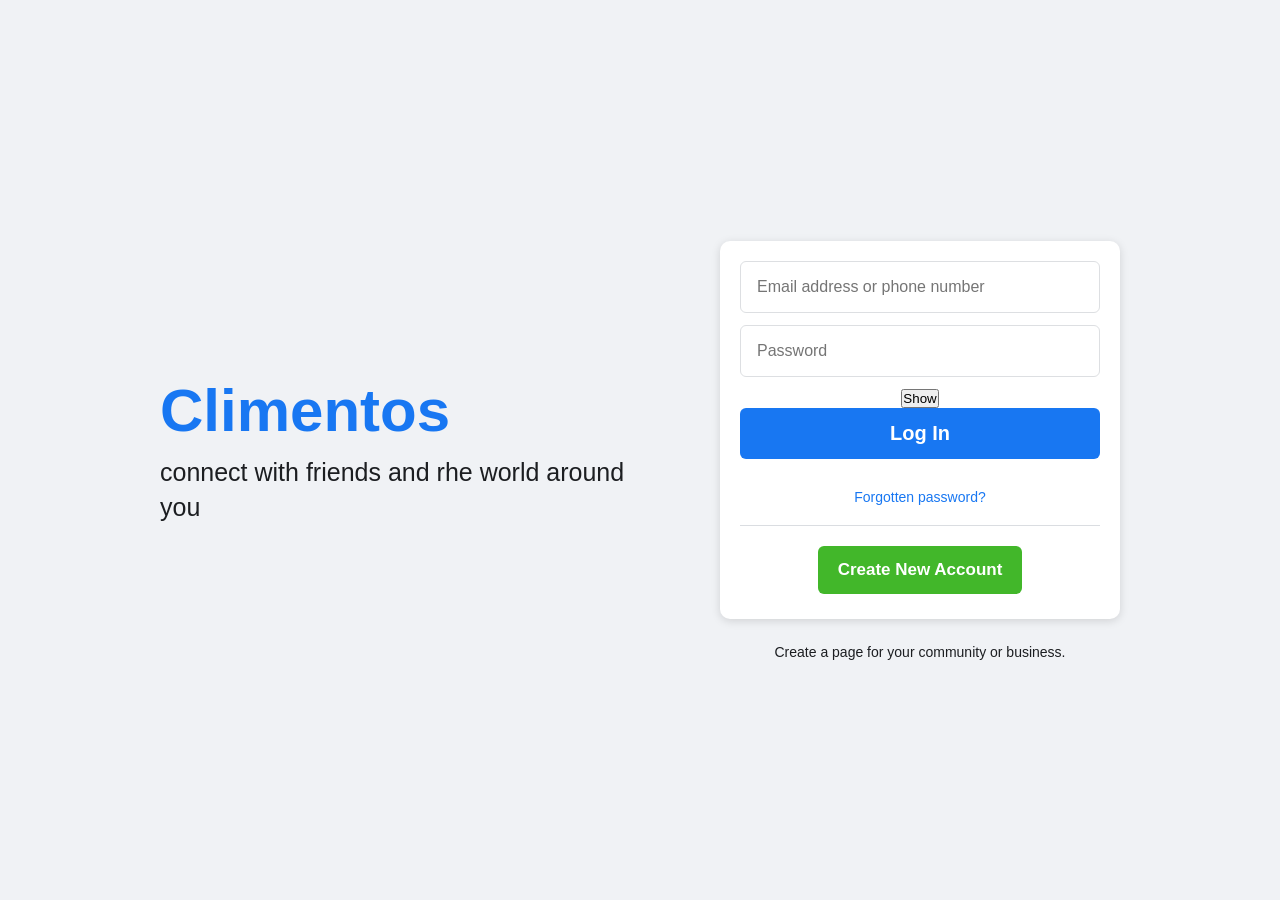
==== src/main/resources/static/frontend/index.html @ aebf830b "Initial commit - Connect application" ====
<!DOCTYPE html>
 <html lang="en">
    <head>
        <meta charset-"UTF-8">
        <meta name="viewport" content="width=device-width, initial-scale=1.0">
        <title>Climentos</title>
        <link rel="stylesheet" href="css/style.css">
    </head>
    <body>
        <div class="login-page">
            <div class="welcome-section">
                <h1>Climentos</h1>
                <p>connect with friends and rhe world around you</p>
            </div>
            <div class="login-section">

            <div class="login-card">

                <input type="text"
                    placeholder="Email address or phone number">
                <div>
                    <input type="password" id="password" placeholder="Password">
                    <button type="button" id="togglePassword">
                        Show
                    </button>
                </div>

                <button class="login-button">
                    Log In
                </button>

                <a href="#" class="forgot-password">
                    Forgotten password?
                </a>

                <hr>

                <button class="create-account">
                    Create New Account
                </button>

            </div>

            <p class="page-caption">
                Create a page for your community or business.
            </p>

        </div>

    </div>
    <script src="javascript/app.js"></script>
    </body>
---- src/main/resources/static/frontend/css/style.css ----
* {
    margin: 0;
    padding: 0;
    box-sizing: border-box;
    font-family: Arial, sans-serif;
}

body {
    background-color: #f0f2f5;
    color: #1c1e21;
}
.login-page {
    min-height: 100vh;
    display: flex;
    justify-content: center;
    align-items: center;
    gap: 60px;
    padding: 40px;
}
.welcome-section {
    width: 500px;
}

.welcome-section h1 {
    color: #1877f2;
    font-size: 60px;
    font-weight: bold;
    margin-bottom: 10px;
}

.welcome-section p {
    font-size: 25px;
    line-height: 1.4;
}
.login-section {
    width: 400px;
    text-align: center;
}

.login-card {
    background-color: white;
    padding: 20px;
    border-radius: 10px;
    box-shadow: 0 2px 10px #0002;
}
.login-card input {
    width: 100%;
    padding: 16px;
    margin-bottom: 12px;
    border: 1px solid #dddfe2;
    border-radius: 6px;
    font-size: 16px;
}
.login-button {
    width: 100%;
    padding: 14px;
    background-color: #1877f2;
    color: white;
    border: none;
    border-radius: 6px;
    font-size: 20px;
    font-weight: bold;
    cursor: pointer;
    margin-bottom: 15px;
}
.login-button:hover {
    background-color: #166fe5;
}
.forgot-password {
    display: block;
    color: #1877f2;
    text-decoration: none;
    font-size: 14px;
    margin: 15px 0;
}

.forgot-password:hover {
    text-decoration: underline;
}
.login-card hr {
    border: none;
    border-top: 1px solid #dadde1;
    margin: 20px 0;
}
.create-account {
    background-color: #42b72a;
    color: white;
    border: none;
    border-radius: 6px;
    padding: 14px 20px;
    font-size: 17px;
    font-weight: bold;
    cursor: pointer;
    margin-bottom: 5px;
}

.create-account:hover {
    background-color: #36a420;
}
.page-caption {
    margin-top: 25px;
    font-size: 14px;
    color: #1c1e21;
}
@media (max-width: 850px) {

    .login-page {
        flex-direction: column;
        gap: 30px;
        padding: 25px;
    }

    .welcome-section {
        width: 100%;
        text-align: center;
    }

    .welcome-section h1 {
        font-size: 45px;
    }

    .welcome-section p {
        font-size: 18px;
    }

    .login-section {
        width: 100%;
        max-width: 400px;
    }

}
.password-container {
    position: relative;
    width: 100%;
}

.password-container input {
    padding-right: 65px;
}

.password-container button {
    position: absolute;
    right: 12px;
    top: 15px;
    border: none;
    background: none;
    color: #1877f2;
    font-weight: bold;
    cursor: pointer;
}
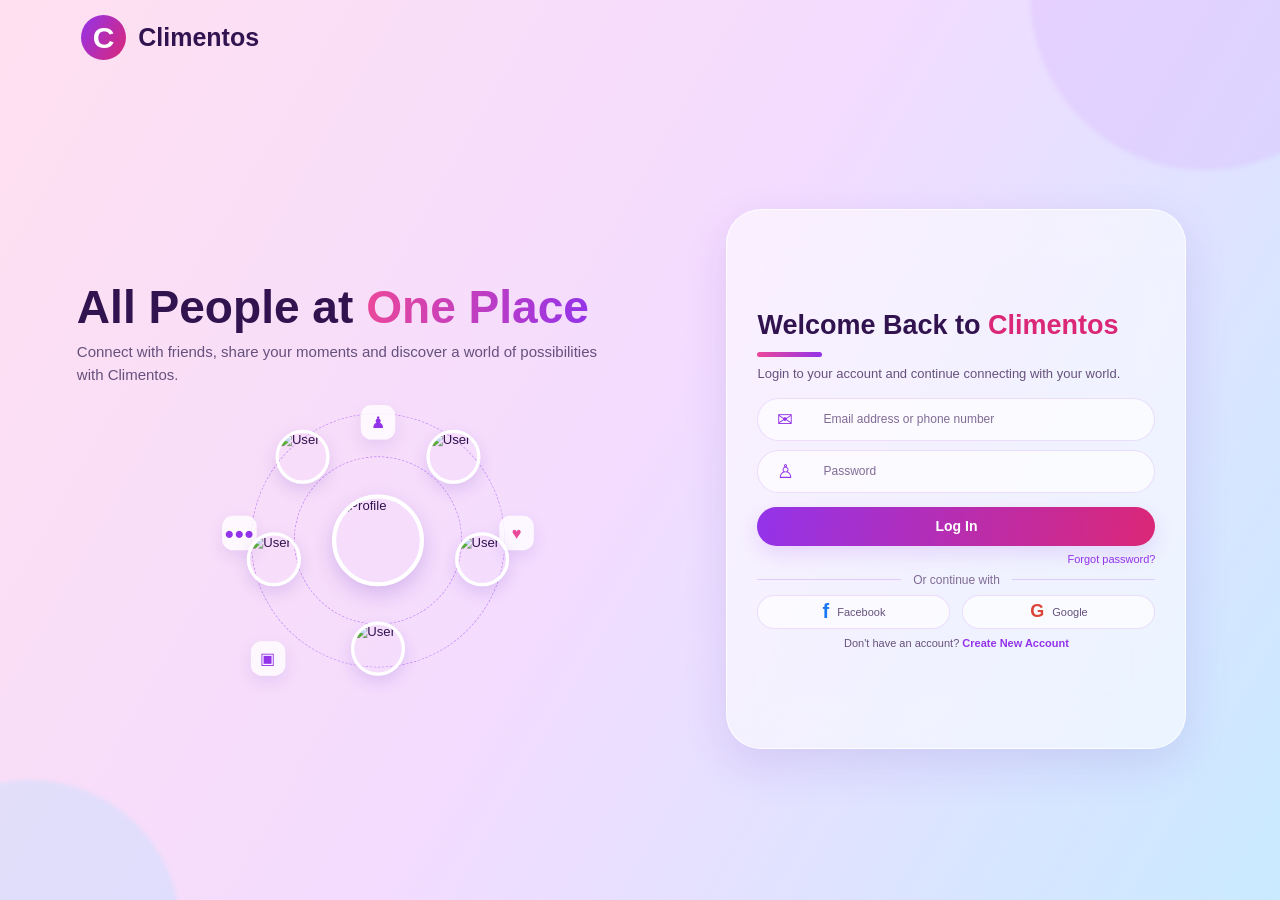
==== commit cb2a6fbb: "Update Climentos social networking application" ====
--- a/src/main/resources/static/frontend/index.html
+++ b/src/main/resources/static/frontend/index.html
@@ -1,52 +1,399 @@
- <!DOCTYPE html>
- <html lang="en">
-    <head>
-        <meta charset-"UTF-8">
-        <meta name="viewport" content="width=device-width, initial-scale=1.0">
-        <title>Climentos</title>
-        <link rel="stylesheet" href="css/style.css">
-    </head>
-    <body>
-        <div class="login-page">
-            <div class="welcome-section">
-                <h1>Climentos</h1>
-                <p>connect with friends and rhe world around you</p>
+
+<!DOCTYPE html>
+<html lang="en">
+<head>
+    <meta charset="UTF-8">
+    <meta name="viewport" content="width=device-width, initial-scale=1.0">
+    <title>Climentos - All People at One Place</title>
+
+    <link rel="stylesheet" href="css/style.css">
+    <link rel="stylesheet" href="css/climentos-additions.css">
+</head>
+
+<body>
+
+    <div class="background-shape shape-one"></div>
+    <div class="background-shape shape-two"></div>
+
+    <!-- HEADER -->
+    <header class="navbar">
+        <a href="index.html" class="brand">
+            <div class="brand-logo">C</div>
+            <span>Climentos</span>
+        </a>
+    </header>
+
+    <main class="main-container">
+
+        <!-- LEFT SECTION -->
+        <section class="social-section" id="socialSection">
+
+            <div class="welcome-content">
+                <h1>
+                    All People at
+                    <span>One Place</span>
+                </h1>
+
+                <p>
+                    Connect with friends, share your moments
+                    and discover a world of possibilities
+                    with Climentos.
+                </p>
             </div>
-            <div class="login-section">
+
+            <div class="orbit-area">
+
+                <div class="orbit orbit-one"></div>
+                <div class="orbit orbit-two"></div>
+
+                <div class="central-profile">
+                    <img src="https://i.pravatar.cc/300?img=47" alt="Profile">
+                </div>
+
+                <div class="profile profile-one">
+                    <img src="https://i.pravatar.cc/150?img=12" alt="User">
+                </div>
+
+                <div class="profile profile-two">
+                    <img src="https://i.pravatar.cc/150?img=32" alt="User">
+                </div>
+
+                <div class="profile profile-three">
+                    <img src="https://i.pravatar.cc/150?img=44" alt="User">
+                </div>
+
+                <div class="profile profile-four">
+                    <img src="https://i.pravatar.cc/150?img=13" alt="User">
+                </div>
+
+                <div class="profile profile-five">
+                    <img src="https://i.pravatar.cc/150?img=68" alt="User">
+                </div>
+
+                <div class="floating-icon community-icon">♟</div>
+                <div class="floating-icon chat-icon">●●●</div>
+                <div class="floating-icon like-icon">♥</div>
+                <div class="floating-icon photo-icon">▣</div>
+
+            </div>
+        </section>
+
+        <!-- RIGHT SECTION -->
+        <section class="login-section">
 
             <div class="login-card">
 
-                <input type="text"
-                    placeholder="Email address or phone number">
-                <div>
-                    <input type="password" id="password" placeholder="Password">
-                    <button type="button" id="togglePassword">
-                        Show
-                    </button>
-                </div>
-
-                <button class="login-button">
-                    Log In
-                </button>
-
-                <a href="#" class="forgot-password">
-                    Forgotten password?
-                </a>
-
-                <hr>
-
-                <button class="create-account">
-                    Create New Account
-                </button>
+                <!-- LOGIN VIEW -->
+                <section id="loginView" class="form-view active-view">
+
+                    <div class="login-heading">
+                        <h2>
+                            Welcome Back to
+                            <span>Climentos</span>
+                        </h2>
+
+                        <div class="heading-underline"></div>
+
+                        <p>
+                            Login to your account and continue
+                            connecting with your world.
+                        </p>
+                    </div>
+
+                    <form id="loginForm" novalidate>
+
+                        <div class="input-container">
+                            <span class="input-icon">✉</span>
+
+                            <input
+                                type="text"
+                                id="email"
+                                placeholder="Email address or phone number"
+                                autocomplete="username"
+                                required>
+                        </div>
+
+                        <div class="input-container">
+                            <span class="input-icon">♙</span>
+
+                            <input
+                                type="password"
+                                id="password"
+                                placeholder="Password"
+                                autocomplete="current-password"
+                                required>
+
+                            <button
+                                type="button"
+                                class="password-toggle"
+                                id="togglePassword"
+                                aria-label="Show password">
+
+                                <img
+                                    id="eyeIcon"
+                                    src="https://cdn-icons-png.flaticon.com/512/159/159604.png"
+                                    alt="">
+                            </button>
+                        </div>
+
+                        <p id="errorMessage" class="error-message"></p>
+
+                        <button type="submit" class="login-button">
+                            Log In
+                        </button>
+
+                    </form>
+
+                    <a href="#" class="forgot-password" id="showForgot">
+                        Forgot password?
+                    </a>
+
+                    <div class="divider">
+                        <span></span>
+                        <p>Or continue with</p>
+                        <span></span>
+                    </div>
+
+                    <div class="social-login">
+
+                        <button type="button" class="social-button" id="facebookButton">
+                            <span class="facebook-icon">f</span>
+                            Facebook
+                        </button>
+
+                        <button type="button" class="social-button" id="googleButton">
+                            <span class="google-icon">G</span>
+                            Google
+                        </button>
+
+                    </div>
+
+                    <p class="signup-text">
+                        Don't have an account?
+                        <a href="#" id="showRegister">Create New Account</a>
+                    </p>
+
+                </section>
+
+                <!-- REGISTRATION VIEW -->
+                <section id="registerView" class="form-view">
+
+                    <div class="login-heading">
+                        <h2>
+                            Create Your
+                            <span>Account</span>
+                        </h2>
+
+                        <div class="heading-underline"></div>
+
+                        <p>
+                            Join Climentos and start connecting
+                            with people around you.
+                        </p>
+                    </div>
+
+                    <form id="registerForm" novalidate>
+
+                        <div class="input-container">
+                            <span class="input-icon">♙</span>
+                            <input
+                                type="text"
+                                id="firstName"
+                                placeholder="First Name"
+                                required>
+                        </div>
+
+                        <div class="input-container">
+                            <span class="input-icon">♙</span>
+                            <input
+                                type="text"
+                                id="surname"
+                                placeholder="Surname"
+                                required>
+                        </div>
+
+                        <div class="input-container">
+                            <span class="input-icon">✉</span>
+                            <input
+                                type="email"
+                                id="registerEmail"
+                                placeholder="Email Address"
+                                required>
+                        </div>
+
+                        <div class="input-container">
+                            <span class="input-icon">☎</span>
+                            <input
+                                type="tel"
+                                id="mobile"
+                                placeholder="Mobile Number"
+                                required>
+                        </div>
+
+                        <!-- CREATE PASSWORD -->
+                        <div class="input-container">
+                            <span class="input-icon">♙</span>
+
+                            <input
+                                type="password"
+                                id="registerPassword"
+                                placeholder="Create Password"
+                                required>
+
+                            <button
+                                type="button"
+                                class="password-toggle"
+                                id="toggleRegisterPassword"
+                                aria-label="Show password">
+
+                                <img
+                                    src="https://cdn-icons-png.flaticon.com/512/159/159604.png"
+                                    alt="">
+                            </button>
+                        </div>
+
+                        <!-- PASSWORD STRENGTH -->
+                        <div class="password-feedback">
+
+                            <div class="password-strength">
+                                <div class="strength-bar">
+                                    <div id="strengthFill"></div>
+                                </div>
+
+                                <p id="strengthText">
+                                    Password strength
+                                </p>
+                            </div>
+
+                            <div class="password-requirements">
+                                <p id="reqLength">✗ At least 8 characters</p>
+                                <p id="reqLower">✗ One lowercase letter</p>
+                                <p id="reqUpper">✗ One uppercase letter</p>
+                                <p id="reqNumber">✗ One number</p>
+                                <p id="reqSpecial">✗ One special character</p>
+                            </div>
+
+                        </div>
+
+                        <!-- CONFIRM PASSWORD -->
+                        <div class="input-container">
+                            <span class="input-icon">♙</span>
+
+                            <input
+                                type="password"
+                                id="confirmPassword"
+                                placeholder="Confirm Password"
+                                required>
+
+                            <button
+                                type="button"
+                                class="password-toggle"
+                                id="toggleConfirmPassword"
+                                aria-label="Show password">
+
+                                <img
+                                    src="https://cdn-icons-png.flaticon.com/512/159/159604.png"
+                                    alt="">
+                            </button>
+                        </div>
+
+                        <!-- DATE OF BIRTH -->
+                        <div class="input-container">
+                            <span class="input-icon">▦</span>
+
+                            <input
+                                type="date"
+                                id="dateOfBirth"
+                                aria-label="Date of Birth"
+                                required>
+                        </div>
+
+                        <!-- GENDER -->
+                        <div class="input-container">
+                            <span class="input-icon">⚧</span>
+
+                            <select id="gender" required>
+                                <option value="">Select Gender</option>
+                                <option value="Male">Male</option>
+                                <option value="Female">Female</option>
+                                <option value="Other">Other</option>
+                                <option value="Prefer not to say">
+                                    Prefer not to say
+                                </option>
+                            </select>
+                        </div>
+
+                        <p id="registerError"
+                           class="error-message form-message"></p>
+
+                        <p id="registerSuccess"
+                           class="success-message form-message"></p>
+
+                        <button type="submit" class="login-button">
+                            Create Account
+                        </button>
+
+                    </form>
+
+                    <p class="signup-text">
+                        Already have an account?
+                        <a href="#" id="showLogin">Log In</a>
+                    </p>
+
+                </section>
+
+                <!-- FORGOT PASSWORD VIEW -->
+                <section id="forgotView" class="form-view">
+
+                    <div class="login-heading">
+                        <h2>
+                            Reset Your
+                            <span>Password</span>
+                        </h2>
+
+                        <div class="heading-underline"></div>
+
+                        <p>
+                            Enter your registered email address.
+                            We'll send you a password reset link.
+                        </p>
+                    </div>
+
+                    <form id="forgotForm" novalidate>
+
+                        <div class="input-container">
+                            <span class="input-icon">✉</span>
+
+                            <input
+                                type="email"
+                                id="recoveryContact"
+                                placeholder="Email Address"
+                                autocomplete="email"
+                                required>
+                        </div>
+
+                        <p id="forgotMessage" class="form-message"></p>
+
+                        <button type="submit" class="login-button">
+                            Send Reset Link
+                        </button>
+
+                    </form>
+
+                    <p class="signup-text">
+                        <a href="#" id="backToLogin">
+                            Back to Login
+                        </a>
+                    </p>
+
+                </section>
 
             </div>
-
-            <p class="page-caption">
-                Create a page for your community or business.
-            </p>
-
-        </div>
-
-    </div>
+        </section>
+
+    </main>
+
     <script src="javascript/app.js"></script>
-    </body>+
+</body>
+</html>
--- a/src/main/resources/static/frontend/css/style.css
+++ b/src/main/resources/static/frontend/css/style.css
@@ -1,150 +1,2046 @@
+
+/* 01. commom properties
+   02. Background
+   03. Header and Logo
+   04. Main Page Layout
+   05. Welcome Section
+   06. Social Profile 
+   07. Login Card and Form 
+   08. Input Fields and Icons
+   09. Password Visibility
+   10. Buttons and Links
+   11. Social Login
+   12. Registration Form
+   13. Password Strength and Checklist
+   14. Forgot Password
+   15. Welcome Dashboard
+   16. Messages
+   17. Animations
+   18. Responsive Design*/
+
+
+/* common peoperties */
+
 * {
     margin: 0;
     padding: 0;
     box-sizing: border-box;
-    font-family: Arial, sans-serif;
+}
+
+html {
+    scroll-behavior: smooth;
 }
 
 body {
-    background-color: #f0f2f5;
-    color: #1c1e21;
-}
-.login-page {
     min-height: 100vh;
+    width: 100%;
+    font-family: "Segoe UI", Arial, sans-serif;
+    /*used for high display clarity*/
+    color: #30134f;
+    background: linear-gradient(
+        120deg,
+        #ffe0f0,
+        #f3dcff,
+        #c9eaff
+    );
+    overflow-x: hidden;
+}
+
+button,
+input,
+select {
+    font-family: inherit;
+}
+
+
+/*BACKGROUND SHAPES */
+
+.background-shape {
+    position: fixed;
+    border-radius: 50%;
+    filter: blur(2px);
+    opacity: 0.35;
+    pointer-events: none;
+    z-index: 0;
+}
+
+.shape-one {
+    width: 350px;
+    height: 350px;
+    background: #d9b7ff;
+    top: -180px;
+    right: -100px;
+}
+
+.shape-two {
+    width: 300px;
+    height: 300px;
+    background: #b8dfff;
+    bottom: -180px;
+    left: -120px;
+}
+
+
+/*HEADER AND LOGO */
+
+.navbar {
+    position: relative;
+    z-index: 2;
+
+    width: 92%;
+    min-height: 65px;
+    margin: 8px auto 0;
+    padding: 8px 30px;
+
+    display: flex;
+    align-items: center;
+    justify-content: flex-start;
+
+    background: transparent;
+    border: none;
+    box-shadow: none;
+}
+
+.brand {
+    display: flex;
+    align-items: center;
+    gap: 12px;
+
+    color: #30134f;
+    text-decoration: none;
+    font-size: 25px;
+    font-weight: 700;
+}
+
+.brand-logo {
+    width: 45px;
+    height: 45px;
+
     display: flex;
     justify-content: center;
     align-items: center;
-    gap: 60px;
-    padding: 40px;
-}
-.welcome-section {
-    width: 500px;
-}
-
-.welcome-section h1 {
-    color: #1877f2;
-    font-size: 60px;
+
+    border-radius: 50%;
+
+    background: linear-gradient(
+        120deg,
+        #9333ea,
+        #db2777
+    );
+
+    color: white;
+    font-size: 30px;
     font-weight: bold;
+}
+
+
+/* MAIN PAGE LAYOUT */
+
+.main-container {
+    position: relative;
+    z-index: 1;
+
+    width: 84%;
+    max-width: 1250px;
+
+    min-height: calc(100vh - 85px);
+    margin: 0 auto;
+
+    display: grid;
+    grid-template-columns: 1.1fr 0.9fr;
+    gap: 45px;
+
+    align-items: center;
+}
+
+.social-section {
+    width: 100%;
+    min-width: 0;
+}
+
+.login-section {
+    width: 100%;
+    max-width: 480px;
+    min-width: 0;
+    margin: 0 auto;
+}
+
+
+/* LEFT LOGIN SECTION */
+
+.welcome-content {
+    margin-bottom: 15px;
+}
+
+.welcome-content h1 {
+    color: #30134f;
+    font-size: clamp(34px, 4vw, 50px);
+    line-height: 1.12;
+    font-weight: 800;
+    margin-bottom: 12px;
+}
+
+.welcome-content h1 span {
+    display: inline-block;
+
+    background: linear-gradient(
+        100deg,
+        #ec4899,
+        #9333ea
+    );
+
+    background-clip: text;
+    -webkit-background-clip: text;
+    -webkit-text-fill-color: transparent;
+}
+
+.welcome-content p {
+    max-width: 550px;
+    color: #66517d;
+    font-size: 15px;
+    line-height: 1.5;
+}
+
+
+/* PROFILE ILLUSTRATION*/
+
+.orbit-area {
+    position: relative;
+
+    width: 360px;
+    height: 340px;
+
+    margin: 15px auto 0;
+}
+
+.orbit {
+    position: absolute;
+
+    top: 50%;
+    left: 50%;
+
+    border: 1.5px dashed rgba(168, 85, 247, 0.65);
+    border-radius: 50%;
+
+    transform: translate(-50%, -50%);
+}
+
+.orbit-one {
+    width: 310px;
+    height: 310px;
+}
+
+.orbit-two {
+    width: 205px;
+    height: 205px;
+}
+
+.central-profile {
+    position: absolute;
+
+    width: 112px;
+    height: 112px;
+
+    top: 50%;
+    left: 50%;
+
+    transform: translate(-50%, -50%);
+
+    border: 5px solid white;
+    border-radius: 50%;
+
+    overflow: hidden;
+
+    box-shadow: 0 10px 25px rgba(91, 33, 182, 0.2);
+
+    z-index: 2;
+}
+
+.central-profile img,
+.profile img {
+    width: 100%;
+    height: 100%;
+    object-fit: cover;
+}
+
+.profile {
+    position: absolute;
+
+    width: 66px;
+    height: 66px;
+
+    border: 4px solid white;
+    border-radius: 50%;
+
+    overflow: hidden;
+
+    box-shadow: 0 8px 20px rgba(91, 33, 182, 0.15);
+
+    z-index: 3;
+}
+
+.profile-one {
+    top: 35px;
+    left: 55px;
+}
+
+.profile-two {
+    top: 35px;
+    right: 55px;
+}
+
+.profile-three {
+    top: 160px;
+    left: 20px;
+}
+
+.profile-four {
+    top: 160px;
+    right: 20px;
+}
+
+.profile-five {
+    bottom: 5px;
+    left: 50%;
+    transform: translateX(-50%);
+}
+
+.floating-icon {
+    position: absolute;
+
+    width: 42px;
+    height: 42px;
+
+    display: flex;
+    justify-content: center;
+    align-items: center;
+
+    background: rgba(255, 255, 255, 0.8);
+    border-radius: 13px;
+
+    color: #9333ea;
+    font-size: 20px;
+
+    box-shadow: 0 8px 20px rgba(91, 33, 182, 0.1);
+}
+
+.community-icon {
+    top: 5px;
+    left: 50%;
+    transform: translateX(-50%);
+}
+
+.chat-icon {
+    top: 140px;
+    left: -10px;
+}
+
+.like-icon {
+    top: 140px;
+    right: -10px;
+    color: #ec4899;
+}
+
+.photo-icon {
+    bottom: 5px;
+    left: 25px;
+}
+
+
+/* LOGIN CARRD ANF FORM VIEWS*/
+
+.login-card {
+    width: 100%;
+
+    padding: 30px;
+
+    background: rgba(255, 255, 255, 0.55);
+
+    border: 1px solid rgba(255, 255, 255, 0.8);
+    border-radius: 35px;
+
+    backdrop-filter: blur(22px);
+    -webkit-backdrop-filter: blur(22px);
+
+    box-shadow: 0 15px 45px rgba(91, 33, 182, 0.12);
+
+    transition: transform 0.3s ease,
+                box-shadow 0.3s ease;
+
+    max-height: calc(100vh - 105px);
+
+    overflow-y: auto;
+    overflow-x: hidden;
+}
+
+/* Form switching */
+
+.form-view {
+    display: none;
+}
+
+.form-view.active-view {
+    display: block;
+}
+
+/* Custom scrollbar */
+
+.login-card::-webkit-scrollbar {
+    width: 5px;
+}
+
+.login-card::-webkit-scrollbar-thumb {
+    background: rgba(147, 51, 234, 0.3);
+    border-radius: 10px;
+}
+
+.login-card::-webkit-scrollbar-track {
+    background: transparent;
+}
+
+/* Form heading */
+
+.login-heading {
+    text-align: left;
+    margin-bottom: 15px;
+}
+
+.login-heading h2 {
+    color: #30134f;
+    font-size: 27px;
+    line-height: 1.25;
+    margin-bottom: 8px;
+}
+
+.login-heading h2 span {
+    color: #db2777;
+}
+
+.heading-underline {
+    width: 65px;
+    height: 5px;
+
+    background: linear-gradient(
+        100deg,
+        #ec4899,
+        #9333ea
+    );
+
+    border-radius: 10px;
+    margin-bottom: 12px;
+}
+
+.login-heading p {
+    color: #66517d;
+    font-size: 13px;
+    line-height: 1.5;
+}
+
+
+/*INPUT FIELDS AND ICONS*/
+
+.input-container {
+    position: relative;
+
+    width: 100%;
+    height: 43px;
+
     margin-bottom: 10px;
 }
 
-.welcome-section p {
-    font-size: 25px;
-    line-height: 1.4;
-}
-.login-section {
-    width: 400px;
-    text-align: center;
-}
-
-.login-card {
-    background-color: white;
-    padding: 20px;
-    border-radius: 10px;
-    box-shadow: 0 2px 10px #0002;
-}
-.login-card input {
+.input-container input,
+.input-container select {
     width: 100%;
-    padding: 16px;
-    margin-bottom: 12px;
-    border: 1px solid #dddfe2;
-    border-radius: 6px;
-    font-size: 16px;
-}
+    height: 100%;
+
+    padding: 0 42px 0 65px;
+
+    border: 1px solid rgba(147, 51, 234, 0.15);
+    border-radius: 35px;
+
+    outline: none;
+
+    background: rgba(255, 255, 255, 0.65);
+
+    color: #66517d;
+    font-size: 13px;
+
+    transition: border 0.25s ease,
+                box-shadow 0.25s ease;
+}
+
+.input-container input::placeholder {
+    color: #806b96;
+    opacity: 1;
+}
+
+.input-container input:focus,
+.input-container select:focus {
+    border-color: #9333ea;
+
+    box-shadow: 0 0 0 3px rgba(147, 51, 234, 0.1);
+}
+
+.input-icon {
+    position: absolute;
+
+    left: 20px;
+    top: 50%;
+
+    transform: translateY(-50%);
+
+    color: #9333ea;
+    font-size: 19px;
+
+    z-index: 2;
+    pointer-events: none;
+}
+
+.input-container select {
+    cursor: pointer;
+}
+
+
+/* PASSWORD VISIBILITY */
+
+.password-toggle {
+    position: absolute;
+
+    right: 13px;
+    top: 50%;
+
+    transform: translateY(-50%);
+
+    width: 27px;
+    height: 27px;
+
+    display: flex;
+    justify-content: center;
+    align-items: center;
+
+    border: none;
+    background: transparent;
+
+    cursor: pointer;
+    z-index: 3;
+}
+
+.password-toggle img {
+    width: 14px;
+    height: 14px;
+
+    object-fit: contain;
+}
+
+.password-toggle:hover {
+    opacity: 0.7;
+}
+
+
+/* BUTTONS AND LINKS*/
+
 .login-button {
     width: 100%;
-    padding: 14px;
-    background-color: #1877f2;
+    height: 45px;
+
+    margin-top: 8px;
+
+    border: none;
+    border-radius: 30px;
+
+    background: linear-gradient(
+        100deg,
+        #9333ea,
+        #db2777
+    );
+
     color: white;
-    border: none;
-    border-radius: 6px;
+
+    font-size: 16px;
+    font-weight: 600;
+
+    cursor: pointer;
+
+    box-shadow: 0 8px 20px rgba(147, 51, 234, 0.15);
+
+    transition: transform 0.25s ease,
+                box-shadow 0.25s ease;
+}
+
+.login-button:hover {
+    transform: translateY(-2px);
+
+    box-shadow: 0 10px 25px rgba(147, 51, 234, 0.25);
+}
+
+.login-button:active {
+    transform: translateY(0);
+}
+
+.forgot-password {
+    display: block;
+
+    margin: 12px 0;
+
+    text-align: right;
+
+    color: #9333ea;
+    font-size: 12px;
+
+    text-decoration: none;
+}
+
+.forgot-password:hover {
+    color: #db2777;
+    text-decoration: underline;
+}
+
+.signup-text {
+    margin-top: 15px;
+
+    text-align: center;
+
+    color: #66517d;
+    font-size: 12px;
+}
+
+.signup-text a {
+    color: #9333ea;
+    font-weight: 700;
+
+    text-decoration: none;
+}
+
+.signup-text a:hover {
+    color: #db2777;
+    text-decoration: underline;
+}
+
+
+/* HOME LOGIN */
+
+.divider {
+    display: flex;
+    align-items: center;
+    gap: 12px;
+
+    margin: 15px 0;
+}
+
+.divider span {
+    flex: 1;
+    height: 1px;
+    background: rgba(147, 51, 234, 0.2);
+}
+
+.divider p {
+    color: #806b96;
+    font-size: 12px;
+}
+
+.social-login {
+    display: flex;
+    gap: 12px;
+}
+
+.social-button {
+    flex: 1;
+
+    height: 40px;
+
+    display: flex;
+    justify-content: center;
+    align-items: center;
+    gap: 8px;
+
+    border: 1px solid rgba(147, 51, 234, 0.15);
+    border-radius: 25px;
+
+    background: rgba(255, 255, 255, 0.65);
+
+    color: #66517d;
+    font-size: 13px;
+
+    cursor: pointer;
+
+    transition: background 0.25s ease,
+                transform 0.25s ease;
+}
+
+.social-button:hover {
+    background: white;
+    transform: translateY(-2px);
+}
+
+.facebook-icon {
+    color: #1877f2;
     font-size: 20px;
     font-weight: bold;
+}
+
+.google-icon {
+    color: #db4437;
+    font-size: 18px;
+    font-weight: bold;
+}
+
+
+/* REGISTRATION FORM */
+
+#registerForm {
+    display: grid;
+
+    grid-template-columns: repeat(2, minmax(0, 1fr));
+
+    column-gap: 10px;
+    row-gap: 9px;
+
+    align-items: start;
+}
+
+#registerForm .input-container {
+    width: 100%;
+    min-width: 0;
+
+    height: 43px;
+    margin-bottom: 0;
+}
+
+#registerForm .input-container input,
+#registerForm .input-container select {
+    width: 100%;
+    min-width: 0;
+
+    height: 100%;
+
+    padding-left: 42px;
+    padding-right: 34px;
+
+    box-sizing: border-box;
+
+    font-size: 12px;
+}
+
+/* Password fields space for eye buttons */
+
+#registerForm .input-container input[type="password"] {
+    padding-right: 38px;
+}
+
+/* Full width for registration elements */
+
+#registerForm .password-feedback,
+#registerForm .form-message,
+#registerForm > .login-button {
+    grid-column: 1 / -1;/*to take full width from 1st to last column*/
+}
+
+#registerView .login-heading {
+    margin-bottom: 12px;
+}
+
+#registerView .signup-text {
+    margin-top: 12px;
+}
+
+
+/* PASSWORD STRENGTH AND CHECKLIST*/
+
+.password-feedback {
+    width: 100%;
+    min-width: 0;
+
+    margin: 0 0 3px;
+}
+
+.password-strength {
+    width: 100%;
+    margin-bottom: 6px;
+}
+
+.strength-bar {
+    width: 100%;
+    height: 5px;
+
+    overflow: hidden;
+
+    background: #e5dcef;
+    border-radius: 10px;
+}
+
+#strengthFill {
+    width: 0;
+    height: 100%;
+
+    border-radius: 10px;
+
+    transition: width 0.3s ease,
+                background 0.3s ease;
+}
+
+#strengthText {
+    margin-top: 4px;
+
+    color: #66517d;
+    font-size: 10px;
+}
+
+/* Requirements checklist */
+
+.password-requirements {
+    width: 100%;
+
+    display: grid;
+    grid-template-columns: repeat(5, minmax(0, 1fr));
+
+    gap: 5px;
+}
+
+.password-requirements p {
+    margin: 0;
+
+    color: #ef4444;
+
+    font-size: 10px;
+    line-height: 1.3;
+
+    overflow-wrap: anywhere;
+}
+
+.password-requirements p.valid {
+    color: #16a34a;
+}
+
+
+/* FORGOT PASSWORD*/
+
+.recovery-label {
+    display: block;
+
+    margin: 12px 0 6px;
+
+    color: #66517d;
+    font-size: 13px;
+}
+
+.recovery-select {
+    width: 100%;
+    min-height: 43px;
+
+    padding: 8px 14px;
+
+    border: 1px solid rgba(147, 51, 234, 0.2);
+    border-radius: 25px;
+
+    background: rgba(255, 255, 255, 0.75);
+
+    color: #66517d;
+    font-size: 13px;
+
+    outline: none;
     cursor: pointer;
-    margin-bottom: 15px;
-}
-.login-button:hover {
-    background-color: #166fe5;
-}
-.forgot-password {
-    display: block;
-    color: #1877f2;
-    text-decoration: none;
-    font-size: 14px;
-    margin: 15px 0;
-}
-
-.forgot-password:hover {
-    text-decoration: underline;
-}
-.login-card hr {
-    border: none;
-    border-top: 1px solid #dadde1;
-    margin: 20px 0;
-}
-.create-account {
-    background-color: #42b72a;
+}
+
+.recovery-select:focus {
+    border-color: #9333ea;
+
+    box-shadow: 0 0 0 3px rgba(147, 51, 234, 0.1);
+}
+
+
+/* WELCOME DASHBOARD*/
+
+.welcome-dashboard {
+    text-align: center;
+}
+
+.welcome-dashboard .login-heading {
+    text-align: center;
+}
+
+.welcome-dashboard .heading-underline {
+    margin-left: auto;
+    margin-right: auto;
+}
+
+.welcome-panel {
+    margin: 22px 0;
+    padding: 25px 18px;
+
+    border: 1px solid rgba(255, 255, 255, 0.8);
+    border-radius: 22px;
+
+    background: rgba(255, 255, 255, 0.42);
+}
+
+.welcome-avatar {
+    width: 65px;
+    height: 65px;
+
+    display: flex;
+    justify-content: center;
+    align-items: center;
+
+    margin: 0 auto 14px;
+
+    border-radius: 50%;
+
+    background: linear-gradient(
+        120deg,
+        #9333ea,
+        #db2777
+    );
+
     color: white;
-    border: none;
-    border-radius: 6px;
-    padding: 14px 20px;
-    font-size: 17px;
+    font-size: 35px;
     font-weight: bold;
-    cursor: pointer;
-    margin-bottom: 5px;
-}
-
-.create-account:hover {
-    background-color: #36a420;
-}
-.page-caption {
-    margin-top: 25px;
-    font-size: 14px;
-    color: #1c1e21;
-}
-@media (max-width: 850px) {
-
-    .login-page {
+}
+
+.welcome-panel h3 {
+    color: #30134f;
+    font-size: 18px;
+
+    margin: 8px 0;
+}
+
+.welcome-panel p {
+    color: #66517d;
+
+    font-size: 13px;
+    line-height: 1.5;
+}
+
+
+/* ERROR AND SUCCESS MESSAGES */
+
+.error-message {
+    color: #dc2626;
+    font-size: 12px;
+    line-height: 1.4;
+
+    margin: 5px 0;
+
+    text-align: center;
+}
+
+.success-message {
+    color: #16a34a;
+    font-size: 12px;
+    line-height: 1.4;
+
+    margin: 5px 0;
+
+    text-align: center;
+}
+
+.form-message {
+    min-height: 0;
+}
+
+
+/*17. ANNIMATIONS */
+
+@keyframes fadeIn {
+    from {
+        opacity: 0;
+        transform: translateY(8px);
+    }
+
+    to {
+        opacity: 1;
+        transform: translateY(0);
+    }
+}
+
+.form-view.active-view {
+    animation: fadeIn 0.3s ease;
+}
+
+.profile,
+.floating-icon {
+    transition: transform 0.3s ease;
+}
+
+.profile:hover {
+    transform: scale(1.08);
+}
+
+.floating-icon:hover {
+    transform: scale(1.08);
+}
+
+
+/* 18. RESPONSIVE DESIGN */
+
+
+/* TABLETS */
+
+@media (max-width: 1050px) {
+
+    body {
+        overflow-y: auto;
+    }
+
+    .main-container {
+        width: 92%;
+
+        grid-template-columns: 1fr 1fr;
+
+        gap: 25px;
+
+        padding: 15px 0 30px;
+    }
+
+    .login-card {
+        max-height: none;
+        overflow: visible;
+
+        padding: 28px;
+    }
+
+    .welcome-content h1 {
+        font-size: 36px;
+    }
+
+    .orbit-area {
+        transform: scale(0.85);
+        transform-origin: top center;
+
+        margin-bottom: -45px;
+    }
+}
+
+
+/* MOBILE AND SMALL TABLETS */
+
+@media (max-width: 750px) {
+
+    .navbar {
+        width: 94%;
+        padding: 10px 15px;
+    }
+
+    .brand {
+        font-size: 21px;
+    }
+
+    .main-container {
+        width: 92%;
+
+        display: flex;
         flex-direction: column;
-        gap: 30px;
-        padding: 25px;
-    }
-
-    .welcome-section {
+
+        gap: 15px;
+
+        margin-top: 15px;
+        padding-bottom: 30px;
+    }
+
+    .social-section {
         width: 100%;
+    }
+
+    .welcome-content {
         text-align: center;
     }
 
-    .welcome-section h1 {
-        font-size: 45px;
-    }
-
-    .welcome-section p {
-        font-size: 18px;
+    .welcome-content h1 {
+        font-size: 34px;
+    }
+
+    .welcome-content p {
+        font-size: 14px;
+        margin: auto;
+    }
+
+    .orbit-area {
+        transform: scale(0.72);
+        transform-origin: top center;
+
+        margin-top: 5px;
+        margin-bottom: -85px;
     }
 
     .login-section {
         width: 100%;
-        max-width: 400px;
-    }
-
-}
-.password-container {
-    position: relative;
+        max-width: 480px;
+    }
+
+    .login-card {
+        width: 100%;
+        max-height: none;
+        overflow: visible;
+
+        padding: 25px 22px;
+
+        border-radius: 28px;
+    }
+
+    #registerForm {
+        grid-template-columns: 1fr;
+    }
+
+    #registerForm .password-feedback,
+    #registerForm .form-message,
+    #registerForm > .login-button {
+        grid-column: 1;
+    }
+
+    .password-requirements {
+        grid-template-columns: 1fr 1fr;
+    }
+
+    .password-requirements p {
+        font-size: 11px;
+    }
+}
+
+
+/* SMALL MOBILE PHONES */
+
+@media (max-width: 480px) {
+
+    .navbar {
+        min-height: 60px;
+        padding: 8px 10px;
+    }
+
+    .brand {
+        font-size: 19px;
+    }
+
+    .brand-logo {
+        width: 38px;
+        height: 38px;
+
+        font-size: 25px;
+    }
+
+    .main-container {
+        margin-top: 10px;
+    }
+
+    .welcome-content h1 {
+        font-size: 29px;
+    }
+
+    .welcome-content p {
+        font-size: 13px;
+    }
+
+    .orbit-area {
+        transform: scale(0.62);
+        transform-origin: top center;
+
+        margin-bottom: -120px;
+    }
+
+    .login-card {
+        padding: 23px 17px;
+        border-radius: 25px;
+    }
+
+    .login-heading h2 {
+        font-size: 25px;
+    }
+
+    .input-container {
+        height: 44px;
+    }
+
+    .social-login {
+        flex-direction: column;
+    }
+
+    .social-button {
+        width: 100%;
+    }
+
+    .password-requirements {
+        grid-template-columns: 1fr 1fr;
+    }
+
+}
+
+
+/* VERY SHORT DESKTOP SCREENS */
+
+@media (min-width: 1051px) and (max-height: 760px) {
+
+    .main-container {
+        min-height: calc(100vh - 75px);
+    }
+
+    .login-card {
+        max-height: calc(100vh - 95px);
+        overflow-y: auto;
+    }
+
+    .login-heading h2 {
+        font-size: 25px;
+    }
+
+    .login-heading {
+        margin-bottom: 10px;
+    }
+
+    .input-container {
+        height: 41px;
+        margin-bottom: 8px;
+    }
+
+    .login-button {
+        height: 42px;
+    }
+
+}
+
+/* FOR NO SCROLL LAYOUT */
+
+@media (min-width: 1051px) {
+
+    html,
+    body {
+        width: 100%;
+        height: 100%;
+        min-height: 0;
+        overflow: hidden;
+    }
+
+    .navbar {
+        height: 65px;
+        min-height: 65px;
+        margin: 5px auto 0;
+        padding: 5px 30px;
+    }
+
+    .main-container {
+        width: 88%;
+        height: calc(100vh - 75px);
+        min-height: 0;
+        margin: 0 auto;
+        padding: 5px 0 12px;
+        grid-template-columns: 1.1fr 0.9fr;
+        gap: 30px;
+        align-items: center;
+    }
+
+    .welcome-content h1 {
+        font-size: clamp(32px, 3.2vw, 44px);
+        margin-bottom: 8px;
+    }
+
+    .welcome-content p {
+        font-size: 13px;
+        line-height: 1.4;
+    }
+
+    .orbit-area {
+        transform: scale(0.68);
+        transform-origin: top center;
+        margin-top: 5px;
+        margin-bottom: -115px;
+    }
+
+    .login-section {
+        max-width: 460px;
+        min-width: 0;
+    }
+
+    .login-card {
+        width: 100%;
+        max-height: calc(100vh - 90px);
+        padding: 18px 25px;
+        overflow: hidden;
+    }
+
+    .login-heading {
+        margin-bottom: 8px;
+    }
+
+    .login-heading h2 {
+        font-size: 24px;
+        margin-bottom: 5px;
+    }
+
+    .heading-underline {
+        margin-bottom: 7px;
+    }
+
+    .login-heading p {
+        font-size: 11px;
+        line-height: 1.3;
+        margin-bottom: 7px;
+    }
+
+    .input-container {
+        height: 38px;
+        margin-bottom: 7px;
+    }
+
+    .input-container input,
+    .input-container select {
+        font-size: 12px;
+    }
+
+    .login-button {
+        height: 39px;
+        margin-top: 5px;
+        font-size: 14px;
+    }
+
+    .forgot-password {
+        margin: 7px 0;
+        font-size: 11px;
+    }
+
+    .divider {
+        margin: 8px 0;
+    }
+
+    .social-button {
+        height: 34px;
+        font-size: 11px;
+    }
+
+    .signup-text {
+        margin-top: 8px;
+        font-size: 11px;
+    }
+
+    /* Registration layout */
+
+    #registerForm {
+        grid-template-columns: repeat(2, minmax(0, 1fr));
+        column-gap: 9px;
+        row-gap: 6px;
+    }
+
+    #registerForm .input-container {
+        height: 36px;
+        margin: 0;
+    }
+
+    #registerForm .input-container input,
+    #registerForm .input-container select {
+        font-size: 11px;
+        padding-left: 38px;
+        padding-right: 30px;
+    }
+
+    #registerForm .input-icon {
+        left: 14px;
+        font-size: 15px;
+    }
+
+    #registerForm .password-feedback {
+        grid-column: 1 / -1;
+        margin: 0;
+    }
+
+    .password-strength {
+        margin-bottom: 4px;
+    }
+
+    #strengthText {
+        font-size: 9px;
+        margin-top: 2px;
+    }
+
+    .password-requirements {
+        grid-template-columns: repeat(5, minmax(0, 1fr));
+        gap: 3px;
+    }
+
+    .password-requirements p {
+        font-size: 8px;
+        line-height: 1.15;
+    }
+
+    #registerForm .form-message,
+    #registerForm > .login-button {
+        grid-column: 1 / -1;
+    }
+
+    #registerForm .form-message {
+        margin: 0;
+        font-size: 10px;
+    }
+
+    #registerForm > .login-button {
+        height: 38px;
+        margin-top: 2px;
+    }
+
+    #registerView .login-heading {
+        margin-bottom: 7px;
+    }
+
+    #registerView .signup-text {
+        margin-top: 7px;
+    }
+}
+
+
+/* MOBILE AND TABLET - NORMAL PAGE SCROLLING */
+
+@media (max-width: 1050px) {
+
+    html,
+    body {
+        height: auto;
+        min-height: 100%;
+        overflow-x: hidden;
+        overflow-y: auto;
+    }
+
+    .main-container {
+        height: auto;
+        min-height: 0;
+    }
+
+    .login-card {
+        max-height: none;
+        overflow: visible;
+    }
+}
+
+/* INCREASE DESKTOP CONTENT HEIGHT */
+
+@media (min-width: 1051px) {
+
+    /* Increase login and registration card height */
+    .login-card {
+        min-height: 540px;
+        padding: 28px 30px;
+        display: flex;
+        flex-direction: column;
+        justify-content: center;
+    }
+
+    /* Give the form more breathing room */
+    .login-heading {
+        margin-bottom: 14px;
+    }
+
+    .login-heading h2 {
+        font-size: 27px;
+        margin-bottom: 9px;
+    }
+
+    .login-heading p {
+        font-size: 13px;
+        line-height: 1.5;
+    }
+
+    .input-container {
+        height: 43px;
+        margin-bottom: 9px;
+    }
+
+    /* Enlarge the social illustration */
+    .orbit-area {
+        transform: scale(0.82);
+        transform-origin: top center;
+        margin-top: 15px;
+        margin-bottom: -65px;
+    }
+
+    /* Give the left section more visual presence */
+    .welcome-content h1 {
+        font-size: clamp(36px, 3.6vw, 48px);
+    }
+
+    .welcome-content p {
+        font-size: 15px;
+        line-height: 1.5;
+    }
+
+}
+
+
+/*CLIMENTOS HOME PAGE - NEW DESIGN*/
+
+/* Main page */
+
+.climentos-home-body {
+    margin: 0;
+    min-height: 100vh;
+    height: auto;
+    overflow-x: hidden;
+    overflow-y: auto;
+    background: linear-gradient(115deg, #f9d9f2 0%, #e9ddfa 50%, #d5e5ff 100%);
+    color: #29213b;
+    font-family: "Segoe UI", Arial, sans-serif;
+}
+
+.climentos-home-body * {
+    box-sizing: border-box;
+}
+
+.climentos-home-body button,
+.climentos-home-body input {
+    font-family: inherit;
+}
+
+/* TOP NAVIGATION*/
+
+.home-navbar {
+    height: 72px;
     width: 100%;
-}
-
-.password-container input {
-    padding-right: 65px;
-}
-
-.password-container button {
-    position: absolute;
-    right: 12px;
-    top: 15px;
+    background: transparent;
+    display: flex;
+    align-items: center;
+    justify-content: space-between;
+    padding: 0 5%;
+    gap: 25px;
+    box-shadow: none;
+    position: sticky;
+    top: 0;
+    z-index: 100;
+}
+
+.home-brand {
+    display: flex;
+    align-items: center;
+    gap: 10px;
+    text-decoration: none;
+    color: #9145d1;
+    font-size: 25px;
+    font-weight: 800;
+    white-space: nowrap;
+}
+
+.home-logo {
+    width: 42px;
+    height: 42px;
+    border-radius: 13px;
+    background: linear-gradient(135deg, #a45be0, #7835bd);    color: white;
+    display: flex;
+    align-items: center;
+    justify-content: center;
+    font-size: 23px;
+    box-shadow: 0 4px 10px rgba(100, 40, 170, 0.2);
+}
+
+.home-search {
+    display: flex;
+    align-items: center;
+    gap: 10px;
+    width: 38%;
+    max-width: 470px;
+    height: 43px;
+    background: rgb(255, 185, 243);
+    border-radius: 25px;
+    padding: 0 17px;
+}
+
+.home-search span {
+    font-size: 21px;
+    color: #806b9b;
+}
+
+.home-search input {
+    width: 100%;
     border: none;
-    background: none;
-    color: #1877f2;
-    font-weight: bold;
+    outline: none;
+    background: transparent;
+    color: #302440;
+    font-size: 14px;
+}
+
+.home-nav-actions {
+    display: flex;
+    align-items: center;
+    gap: 12px;
+}
+
+.home-nav-actions button {
+    height: 42px;
+    width: 42px;
+    border: none;
+    border-radius: 50%;
+    background: #f3eff9;
     cursor: pointer;
-}+    font-size: 18px;
+    transition: 0.2s;
+}
+
+.home-nav-actions button:hover {
+    background: #e6d8f7;
+    transform: translateY(-2px);
+}
+
+/* MAIN THREE-COLUMN LAYOUT*/
+
+.home-layout {
+    width: 94%;
+    max-width: 1500px;
+    margin: 28px auto;
+    display: grid;
+    grid-template-columns: 245px minmax(350px, 1fr) 285px;
+    gap: 25px;
+    align-items: start;
+}
+
+/* LEFT SIDEBAR*/
+
+.home-sidebar {
+    background: #ffffff;
+    padding: 22px 17px;
+    border-radius: 17px;
+    box-shadow: 0 4px 18px rgba(40, 20, 70, 0.05);
+    position: sticky;
+    top: 92px;
+}
+
+.sidebar-user {
+    display: flex;
+    align-items: center;
+    gap: 12px;
+    padding: 5px 5px 22px;
+    border-bottom: 1px solid #eee8f5;
+    margin-bottom: 18px;
+}
+
+.sidebar-avatar,
+.post-user-avatar {
+    width: 45px;
+    height: 45px;
+    min-width: 45px;
+    border-radius: 50%;
+    background: linear-gradient(135deg, #a15be0, #6029a5);
+    color: white;
+    display: flex;
+    justify-content: center;
+    align-items: center;
+    font-weight: 700;
+    font-size: 19px;
+}
+
+.sidebar-user strong {
+    display: block;
+    font-size: 14px;
+    color: #7138b8;
+    overflow-wrap: anywhere;
+}
+
+.sidebar-user small {
+    display: block;
+    color: #93869f;
+    margin-top: 4px;
+    font-size: 12px;
+}
+
+.sidebar-menu {
+    display: flex;
+    flex-direction: column;
+    gap: 7px;
+}
+
+.sidebar-menu a {
+    padding: 12px 13px;
+    text-decoration: none;
+    color: #725b87;
+    font-size: 14px;
+    font-weight: 600;
+    border-radius: 10px;
+    transition: 0.2s;
+}
+
+.sidebar-menu a:hover,
+.sidebar-menu a.selected {
+    background: #f0e7fb;
+    color: #672cac;
+}
+
+.logout-button {
+    margin-top: 25px;
+    width: 100%;
+    height: 42px;
+    background: #fff0f0;
+    color: #d14343;
+    border: none;
+    border-radius: 10px;
+    font-size: 14px;
+    font-weight: 700;
+    cursor: pointer;
+    transition: 0.2s;
+}
+
+.logout-button:hover {
+    background: #ffe0e0;
+}
+
+/* CENTER FEED*/
+
+.home-feed {
+    min-width: 0;
+}
+
+.feed-heading {
+    margin-bottom: 20px;
+}
+
+.feed-heading h2 {
+    font-size: 25px;
+    color: #7138b8;
+    margin: 0 0 6px;
+    font-weight: 750;
+}
+
+.feed-heading p {
+    margin: 0;
+    color: #91869d;
+    font-size: 14px;
+}
+
+/* CREATE POST CARD*/
+
+.create-post {
+    background: white;
+    border-radius: 16px;
+    padding: 19px;
+    display: flex;
+    align-items: center;
+    gap: 13px;
+    box-shadow: 0 4px 18px rgba(40, 20, 70, 0.05);
+    margin-bottom: 22px;
+}
+
+.create-post input {
+    flex: 1;
+    min-width: 0;
+    height: 44px;
+    border: 1px solid #eee8f5;
+    background: #f8f6fb;
+    border-radius: 25px;
+    outline: none;
+    padding: 0 17px;
+    font-size: 14px;
+    transition: 0.2s;
+}
+
+.create-post input:focus {
+    border-color: #9654d5;
+    background: white;
+}
+
+.create-post button {
+    height: 42px;
+    padding: 0 24px;
+    border: none;
+    border-radius: 25px;
+    background: linear-gradient(135deg, #9145d1, #60249d);
+    color: white;
+    font-size: 14px;
+    font-weight: 700;
+    cursor: pointer;
+    transition: 0.2s;
+}
+
+.create-post button:hover {
+    transform: translateY(-2px);
+    box-shadow: 0 5px 12px rgba(100, 40, 160, 0.2);
+}
+
+/* FEED POST CARDS*/
+
+.feed-post {
+    background: white;
+    padding: 21px;
+    border-radius: 16px;
+    margin-bottom: 19px;
+    box-shadow: 0 4px 18px rgba(40, 20, 70, 0.05);
+    overflow-wrap: anywhere;
+}
+
+.post-header {
+    display: flex;
+    align-items: center;
+    gap: 12px;
+    margin-bottom: 17px;
+}
+
+.post-avatar,
+.suggested-avatar {
+    width: 43px;
+    height: 43px;
+    min-width: 43px;
+    border-radius: 50%;
+    display: flex;
+    align-items: center;
+    justify-content: center;
+    background: #e9dcfb;
+    color: #692fa5;
+    font-weight: 750;
+    font-size: 17px;
+}
+
+.post-avatar.pink,
+.suggested-avatar.pink {
+    background: #ffe1ec;
+    color: #d34b83;
+}
+
+.suggested-avatar.blue {
+    background: #dcecff;
+    color: #3478c8;
+}
+
+.post-header strong {
+    display: block;
+    color: #7138b8;
+    font-size: 14px;
+}
+
+.post-header small {
+    display: block;
+    margin-top: 4px;
+    color: #9b91a5;
+    font-size: 12px;
+}
+
+.feed-post > p {
+    font-size: 14px;
+    color: #5e5369;
+    line-height: 1.7;
+    margin: 0 0 17px;
+}
+
+.post-actions {
+    display: flex;
+    gap: 10px;
+    padding-top: 13px;
+    border-top: 1px solid #f0ebf4;
+    flex-wrap: wrap;
+}
+
+.post-actions button {
+    flex: 1;
+    min-width: 80px;
+    height: 38px;
+    border: none;
+    border-radius: 9px;
+    background: #f7f4fa;
+    color: #756481;
+    font-size: 13px;
+    font-weight: 600;
+    cursor: pointer;
+    transition: 0.2s;
+}
+
+.post-actions button:hover {
+    background: #eee4fa;
+    color: #682ba7;
+}
+
+.post-actions button.liked {
+    background: #fbe7f0;
+    color: #d63375;
+    font-weight: 700;
+}
+
+/* RIGHT SIDEBAR */
+
+.home-right-sidebar {
+    display: flex;
+    flex-direction: column;
+    gap: 20px;
+    position: sticky;
+    top: 92px;
+}
+
+.suggestion-card {
+    background: white;
+    padding: 20px 17px;
+    border-radius: 16px;
+    box-shadow: 0 4px 18px rgba(40, 20, 70, 0.05);
+}
+
+.suggestion-card h3 {
+    margin: 0 0 18px;
+    font-size: 16px;
+    color: #7138b8;
+}
+
+.suggested-person {
+    display: flex;
+    align-items: center;
+    gap: 10px;
+    margin-bottom: 17px;
+}
+
+.suggested-person:last-child {
+    margin-bottom: 0;
+}
+
+.suggested-person strong {
+    display: block;
+    font-size: 12px;
+    color: #44334f;
+}
+
+.suggested-person small {
+    display: block;
+    font-size: 10px;
+    color: #9b91a5;
+    margin-top: 4px;
+}
+
+.suggested-person button {
+    margin-left: auto;
+    min-width: 30px;
+    height: 30px;
+    border: none;
+    border-radius: 50%;
+    background: #f0e6fb;
+    color: #682ba7;
+    font-size: 20px;
+    cursor: pointer;
+}
+
+.suggested-person button:hover {
+    background: #dfc9f6;
+}
+
+.suggestion-card > p {
+    font-size: 13px;
+    color: #685b75;
+    padding: 9px 0;
+    margin: 0;
+    border-bottom: 1px solid #f1edf4;
+}
+
+.suggestion-card > p:last-child {
+    border-bottom: none;
+}
+
+/*  RESPONSIVE DESIGN*/
+
+@media (max-width: 1100px) {
+
+    .home-layout {
+        grid-template-columns: 210px minmax(300px, 1fr);
+    }
+
+    .home-right-sidebar {
+        display: none;
+    }
+
+}
+
+@media (max-width: 700px) {
+
+    .home-navbar {
+        height: auto;
+        min-height: 65px;
+        padding: 12px 4%;
+        flex-wrap: wrap;
+        gap: 12px;
+    }
+
+    .home-brand {
+        font-size: 21px;
+    }
+
+    .home-logo {
+        width: 36px;
+        height: 36px;
+    }
+
+    .home-search {
+        order: 3;
+        width: 100%;
+        max-width: none;
+    }
+
+    .home-nav-actions {
+        gap: 6px;
+    }
+
+    .home-nav-actions button {
+        width: 36px;
+        height: 36px;
+    }
+
+    .home-layout {
+        width: 94%;
+        margin: 18px auto;
+        display: flex;
+        flex-direction: column;
+        gap: 18px;
+    }
+
+    .home-sidebar {
+        position: static;
+        width: 100%;
+        padding: 14px;
+    }
+
+    .sidebar-user {
+        padding-bottom: 12px;
+        margin-bottom: 12px;
+    }
+
+    .sidebar-menu {
+        display: grid;
+        grid-template-columns: repeat(2, 1fr);
+        gap: 5px;
+    }
+
+    .sidebar-menu a {
+        padding: 10px;
+        font-size: 12px;
+    }
+
+    .logout-button {
+        margin-top: 13px;
+    }
+
+    .home-feed {
+        width: 100%;
+    }
+
+    .home-right-sidebar {
+        display: flex;
+        position: static;
+        width: 100%;
+    }
+
+    .create-post {
+        padding: 13px;
+        gap: 8px;
+    }
+
+    .create-post button {
+        padding: 0 15px;
+    }
+
+    .feed-post {
+        padding: 16px;
+    }
+
+    .feed-heading h2 {
+        font-size: 22px;
+    }
+
+}
+
+/* Let the social home page scroll independently of login-page layout */
+
+@media (min-width: 1051px) {
+
+    html:has(body.climentos-home-body) {
+        height: auto;
+        overflow-y: auto;
+    }
+
+    body.climentos-home-body {
+        height: auto;
+        min-height: 100vh;
+        overflow-y: auto;
+        overflow-x: hidden;
+    }
+
+}
